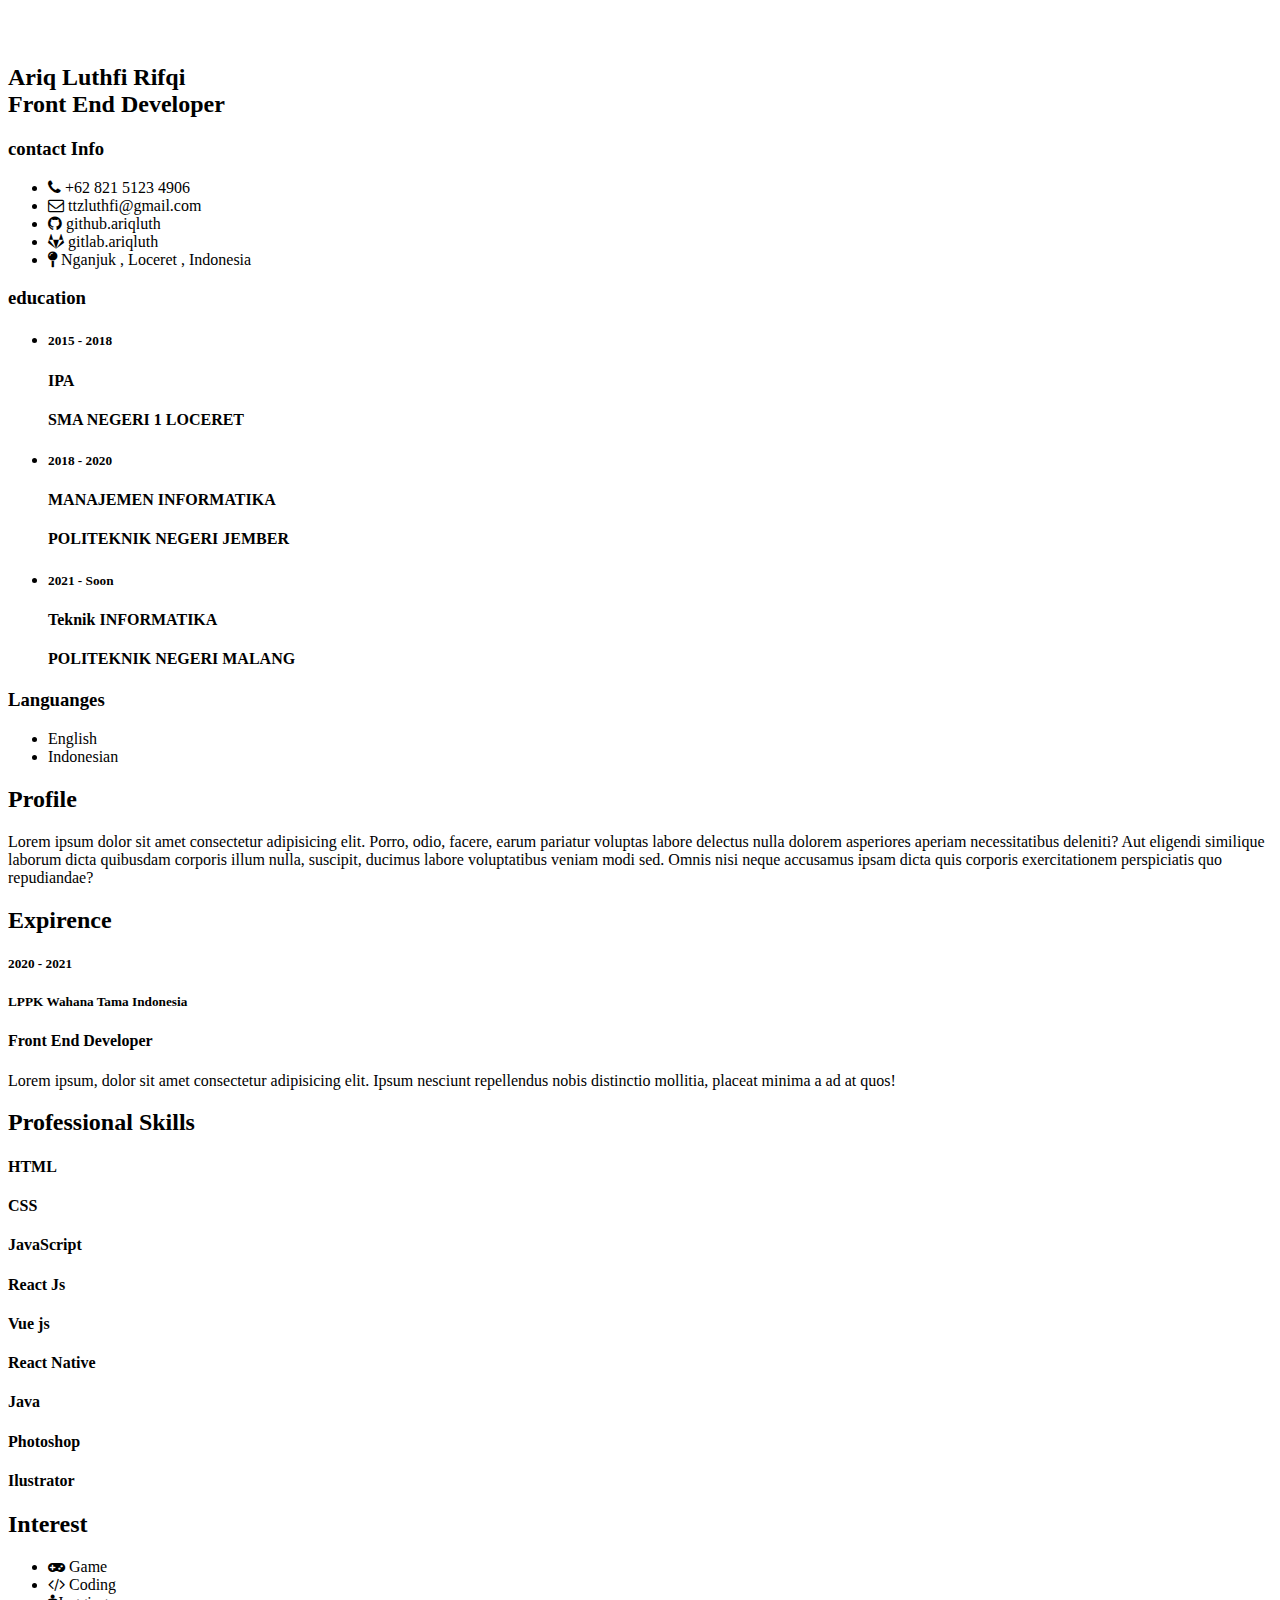
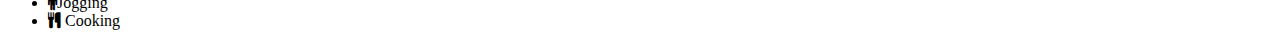
==== index.html @ e9d050d0 "menambahkan belajar" ====
<!DOCTYPE html>
<html lang="en">
<head>
    <meta charset="UTF-8">
    <meta http-equiv="X-UA-Compatible" content="IE=edge">
    <meta name="viewport" content="width=device-width, initial-scale=1.0">
    <title>Document</title>
    <link rel="stylesheet" href="https://cdnjs.cloudflare.com/ajax/libs/font-awesome/4.7.0/css/font-awesome.css" integrity="sha512-5A8nwdMOWrSz20fDsjczgUidUBR8liPYU+WymTZP1lmY9G6Oc7HlZv156XqnsgNUzTyMefFTcsFH/tnJE/+xBg==" crossorigin="anonymous" referrerpolicy="no-referrer" />
    <link rel="stylesheet"  type="text/css" href="style.css">
</head>
<body>
    <div class="container">
        <div class="left_Side">
            <div class="profileText">
                <div class="imgBx">
                    <div class="circle">
                    <img src="img/removebg.png" alt="">
                </div>
                <div class="circle2"></div>
                <img src="img/removebg.png" alt="">
               
            </div>
            
                <h2>Ariq Luthfi Rifqi<br><span>Front End Developer</span></h2>
            </div>

            <div class="contactInfo">
                <h3 class="title">contact Info</h3>
                <ul>
                    <li>
                        <span class="icon"><i class="fa fa-phone" aria-hidden="true"></i></span>
                        <span class="text">+62 821 5123 4906</span>

                    </li>
                    <li>
                        <span class="icon"><i class="fa fa-envelope-o" aria-hidden="true"></i></span>
                        <span class="text">ttzluthfi@gmail.com</span>
                        
                    </li>
                    <li>
                        <span class="icon"><i class="fa fa-github" aria-hidden="true"></i></span>
                        <span class="text">github.ariqluth</span>
                        
                    </li>
                    <li>
                        <span class="icon"><i class="fa fa-gitlab" aria-hidden="true"></i></span>
                        <span class="text">gitlab.ariqluth</span>
                        
                    </li>
                    <li>
                        <span class="icon"><i class="fa fa-map-pin" aria-hidden="true"></i></span>
                        <span class="text">Nganjuk , Loceret , Indonesia</span>
                        
                    </li>
                </ul>
            </div>
            <!-- 2 -->
            <div class="contactInfo education">
                <h3 class="title">education</h3>
                <ul>
                    <li>
                      <h5>2015 - 2018</h5>
                      <h4> IPA </h4>
                      <h4> SMA NEGERI 1 LOCERET</h4>
                    </li>

                    <li>
                        <h5>2018 - 2020</h5>
                        <h4> MANAJEMEN INFORMATIKA </h4>
                        <h4> POLITEKNIK NEGERI JEMBER</h4>
                      </li>
                        <li>
                        <h5>2021 - Soon</h5>
                        <h4> Teknik INFORMATIKA </h4>
                        <h4> POLITEKNIK NEGERI MALANG</h4>
                      </li>
                </ul>
            </div>

            <div class="contactInfo language">
                <h3 class="title">Languanges</h3>
                <ul>
                    <li>
                      <span class="text"> English</span>
                      <span class="percent">
                        <div style="width: 70%"></div>
                      </span>
                    </li>

                    <li>
                        <span class="text"> Indonesian</span>
                        <span class="percent">
                            <div style="width: 90%"></div>
                        </span>
                      </li>

                    
                </ul>
            </div>

        </div>
        <div class="right_Side">
            <div class="about">
                <h2 class="title2">Profile</h2>
                <p>Lorem ipsum dolor sit amet consectetur adipisicing elit. Porro, odio, facere, earum pariatur voluptas labore delectus nulla dolorem asperiores aperiam necessitatibus deleniti? Aut eligendi similique laborum dicta quibusdam corporis illum nulla, suscipit, ducimus labore voluptatibus veniam modi sed. Omnis nisi neque accusamus ipsam dicta quis corporis exercitationem perspiciatis quo repudiandae?</p>
            </div>
            <div class="about">
                <h2 class="title2">Expirence</h2>
                <div class="box">
                    <div class="year_company">
                        <h5>2020 - 2021</h5>
                        <h5> LPPK Wahana Tama Indonesia</h5>
                    </div>
                        <div class="text">
                            <h4>Front End Developer</h4>
                            <p> Lorem ipsum, dolor sit amet consectetur adipisicing elit. Ipsum nesciunt repellendus nobis distinctio mollitia, placeat minima a ad at quos!</p>
                        </div>
                </div>
                <!--  -->
               
                <!--  -->
            </div>
            <div class="about skills">
                <h2 class="title2">Professional Skills</h2>
                <div class="box">
                    <h4>HTML</h4>
                    <div class="percent">
                        <div style="width: 90%"></div>
                    </div>
                </div>
                    <!--  -->
                <div class="box">
                  <h4>CSS</h4>
                 <div class="percent">
                    <div style="width: 90%"></div>
                 </div>    
                </div>
                <!--  -->
                <div class="box">
                    <h4>JavaScript</h4>
                    <div class="percent">
                        <div style="width: 100%"></div>
                    </div>
                </div>
                <!--  -->
                <div class="box">
                    <h4>React Js</h4>
                    <div class="percent">
                        <div style="width: 80%"></div>
                    </div>
                </div>
                <!--  -->
                <div class="box">
                    <h4>Vue js</h4>
                    <div class="percent">
                        <div style="width: 70%"></div>
                    </div>
                </div>
                <!--  -->
                <div class="box">
                    <h4>React Native</h4>
                    <div class="percent">
                        <div style="width: 85%"></div>
                    </div>
                </div>
                <!--  -->
                <div class="box">
                    <h4>Java</h4>
                    <div class="percent">
                        <div style="width: 70%"></div>
                    </div>
                </div>
                <!--  -->
                <div class="box">
                    <h4>Photoshop</h4>
                    <div class="percent">
                        <div style="width: 90%"></div>
                    </div>
                </div>
                <!--  -->
                <div class="box">
                    <h4>Ilustrator</h4>
                    <div class="percent">
                        <div style="width: 90%"></div>
                    </div>
                </div>
            </div> 
            <!--  -->
            <div class="about interest">
                <h2 class="title2">Interest</h2>
                <ul>
                    <li> <i class="fa fa-gamepad" aria-hidden="true"></i> Game</li>
                    <li><i class="fa fa-code" aria-hidden="true"></i> Coding</li>
                    <li ><i class="fa fa-male" aria-hidden="true"></i>Jogging</li>
                    <li> <i class="fa fa-cutlery" aria-hidden="true"></i> Cooking</li>
                </ul>
                </div>
        </div>
    </div>
</body>
</html>
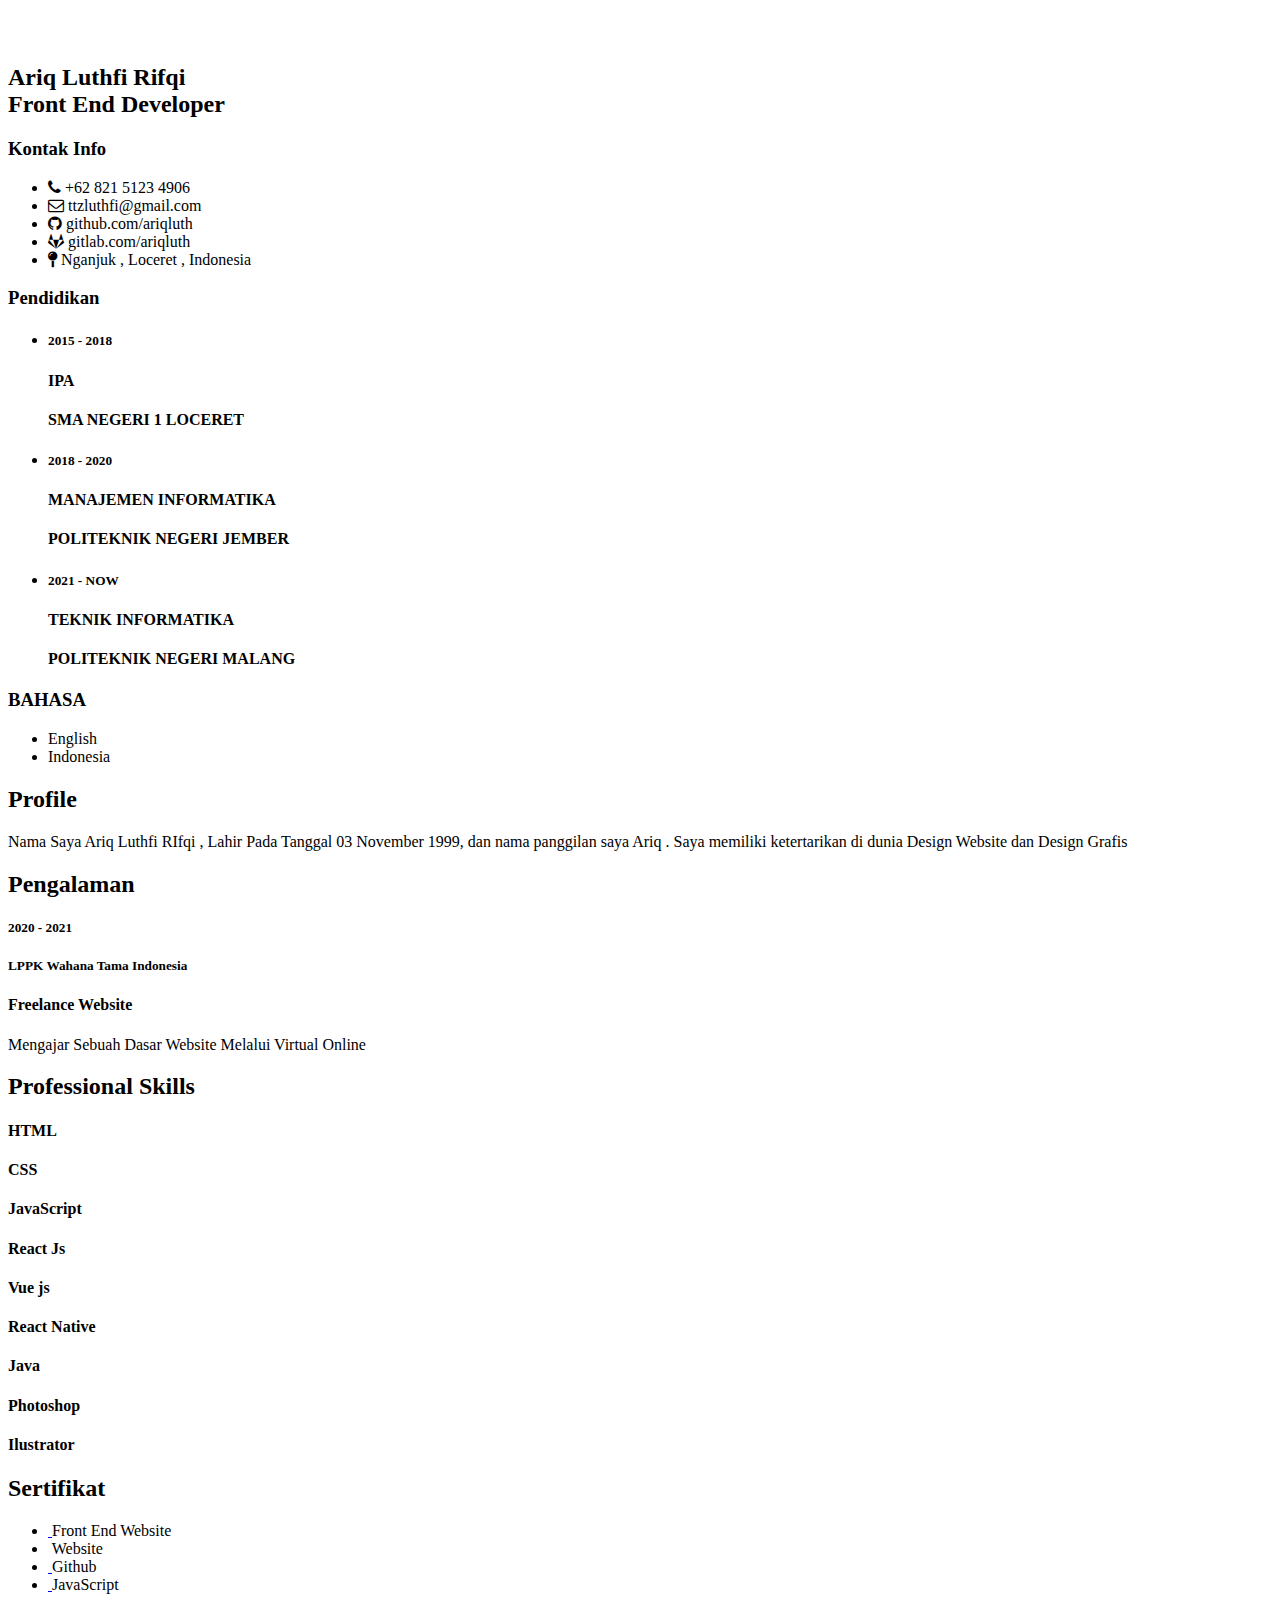
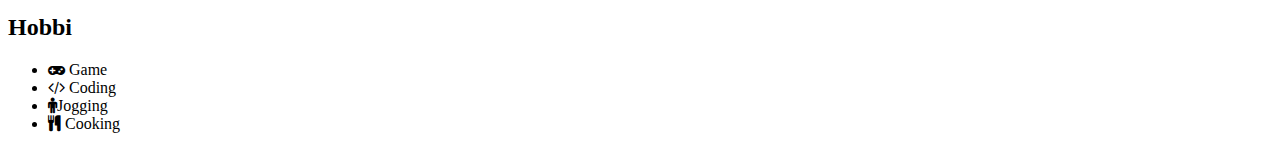
==== commit b6dea535: "update bahasa indonesia" ====
--- a/index.html
+++ b/index.html
@@ -25,7 +25,7 @@
             </div>
 
             <div class="contactInfo">
-                <h3 class="title">contact Info</h3>
+                <h3 class="title">Kontak Info</h3>
                 <ul>
                     <li>
                         <span class="icon"><i class="fa fa-phone" aria-hidden="true"></i></span>
@@ -39,12 +39,12 @@
                     </li>
                     <li>
                         <span class="icon"><i class="fa fa-github" aria-hidden="true"></i></span>
-                        <span class="text">github.ariqluth</span>
+                        <span class="text">github.com/ariqluth</span>
                         
                     </li>
                     <li>
                         <span class="icon"><i class="fa fa-gitlab" aria-hidden="true"></i></span>
-                        <span class="text">gitlab.ariqluth</span>
+                        <span class="text">gitlab.com/ariqluth</span>
                         
                     </li>
                     <li>
@@ -56,7 +56,7 @@
             </div>
             <!-- 2 -->
             <div class="contactInfo education">
-                <h3 class="title">education</h3>
+                <h3 class="title">Pendidikan</h3>
                 <ul>
                     <li>
                       <h5>2015 - 2018</h5>
@@ -69,16 +69,17 @@
                         <h4> MANAJEMEN INFORMATIKA </h4>
                         <h4> POLITEKNIK NEGERI JEMBER</h4>
                       </li>
-                        <li>
-                        <h5>2021 - Soon</h5>
-                        <h4> Teknik INFORMATIKA </h4>
+
+                      <li>
+                        <h5>2021 - NOW</h5>
+                        <h4> TEKNIK INFORMATIKA </h4>
                         <h4> POLITEKNIK NEGERI MALANG</h4>
                       </li>
                 </ul>
             </div>
 
             <div class="contactInfo language">
-                <h3 class="title">Languanges</h3>
+                <h3 class="title">BAHASA</h3>
                 <ul>
                     <li>
                       <span class="text"> English</span>
@@ -88,7 +89,7 @@
                     </li>
 
                     <li>
-                        <span class="text"> Indonesian</span>
+                        <span class="text"> Indonesia</span>
                         <span class="percent">
                             <div style="width: 90%"></div>
                         </span>
@@ -102,18 +103,18 @@
         <div class="right_Side">
             <div class="about">
                 <h2 class="title2">Profile</h2>
-                <p>Lorem ipsum dolor sit amet consectetur adipisicing elit. Porro, odio, facere, earum pariatur voluptas labore delectus nulla dolorem asperiores aperiam necessitatibus deleniti? Aut eligendi similique laborum dicta quibusdam corporis illum nulla, suscipit, ducimus labore voluptatibus veniam modi sed. Omnis nisi neque accusamus ipsam dicta quis corporis exercitationem perspiciatis quo repudiandae?</p>
+                <p>Nama Saya Ariq Luthfi RIfqi , Lahir Pada Tanggal 03 November 1999, dan nama panggilan saya Ariq . Saya memiliki ketertarikan di dunia Design Website dan Design Grafis </p>
             </div>
             <div class="about">
-                <h2 class="title2">Expirence</h2>
+                <h2 class="title2">Pengalaman</h2>
                 <div class="box">
                     <div class="year_company">
                         <h5>2020 - 2021</h5>
                         <h5> LPPK Wahana Tama Indonesia</h5>
                     </div>
                         <div class="text">
-                            <h4>Front End Developer</h4>
-                            <p> Lorem ipsum, dolor sit amet consectetur adipisicing elit. Ipsum nesciunt repellendus nobis distinctio mollitia, placeat minima a ad at quos!</p>
+                            <h4>Freelance Website</h4>
+                            <p> Mengajar Sebuah Dasar Website Melalui Virtual Online </p>
                         </div>
                 </div>
                 <!--  -->
@@ -186,8 +187,19 @@
                 </div>
             </div> 
             <!--  -->
+            <div class="about sertifikat">
+                <h2 class="title2">Sertifikat</h2>
+                <ul>
+                    <li> <a href="file:///C:/Users/luthfi%20rifqi/Downloads/sertifikat_course_315_524074_230721080840.pdf"><img src="img/frontend.png" alt=""> </a> Front End Website</li>
+                    <li>  <a href="file:///C:/Users/luthfi%20rifqi/Downloads/sertifikat_course_123_524074_270721222419.pdf"><img src="img/web.png" alt=""></a> Website</li>
+                    <li>  <a href="file:///C:/Users/luthfi%20rifqi/Documents/sertifikat_course_317_1678674_030821055521.pdf"><img src="img/github.png" alt=""> </a> Github</li>
+                    <li>  <a href="file:///C:/Users/luthfi%20rifqi/Documents/4bda31434d7a13046645730974347a73course_certificate_d0bf11b3qkgp3f.pdf"><img src="img/javascript.png" alt=""> </a> JavaScript</li>
+                
+                </ul>
+                </div>
+                <!--  -->
             <div class="about interest">
-                <h2 class="title2">Interest</h2>
+                <h2 class="title2">Hobbi</h2>
                 <ul>
                     <li> <i class="fa fa-gamepad" aria-hidden="true"></i> Game</li>
                     <li><i class="fa fa-code" aria-hidden="true"></i> Coding</li>
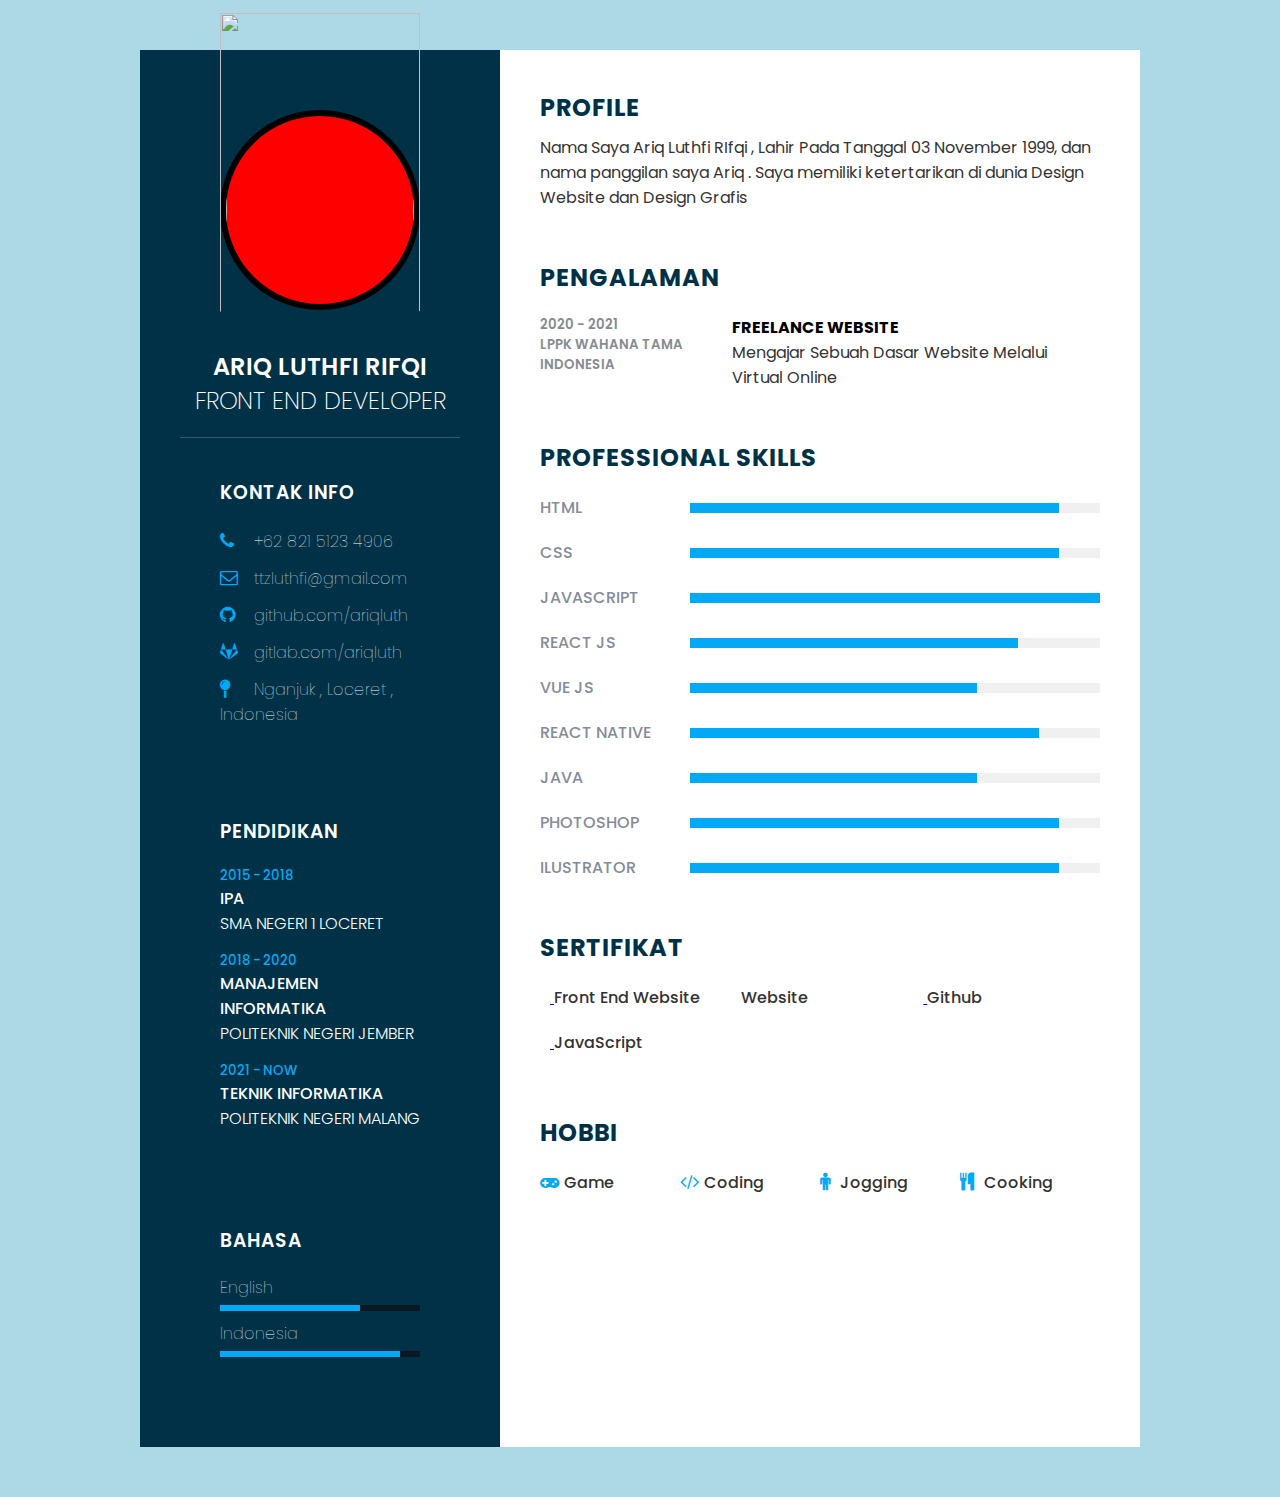
==== commit 3f4eecdb: "Update link gambar sertifikat" ====
--- a/index.html
+++ b/index.html
@@ -190,10 +190,10 @@
             <div class="about sertifikat">
                 <h2 class="title2">Sertifikat</h2>
                 <ul>
-                    <li> <a href="file:///C:/Users/luthfi%20rifqi/Downloads/sertifikat_course_315_524074_230721080840.pdf"><img src="img/frontend.png" alt=""> </a> Front End Website</li>
-                    <li>  <a href="file:///C:/Users/luthfi%20rifqi/Downloads/sertifikat_course_123_524074_270721222419.pdf"><img src="img/web.png" alt=""></a> Website</li>
-                    <li>  <a href="file:///C:/Users/luthfi%20rifqi/Documents/sertifikat_course_317_1678674_030821055521.pdf"><img src="img/github.png" alt=""> </a> Github</li>
-                    <li>  <a href="file:///C:/Users/luthfi%20rifqi/Documents/4bda31434d7a13046645730974347a73course_certificate_d0bf11b3qkgp3f.pdf"><img src="img/javascript.png" alt=""> </a> JavaScript</li>
+                    <li> <a href="https://drive.google.com/file/d/1ABIUrZT8Hvoo_s4Q5rOfCL1saiKVBf2D/view?usp=sharing"><img src="img/frontend.png" alt=""> </a> Front End Website</li>
+                    <li>  <a href="https://drive.google.com/file/d/1sfob--C_883do33u7cTQdShOScIWNTQr/view?usp=sharing"><img src="img/web.png" alt=""></a> Website</li>
+                    <li>  <a href="https://drive.google.com/file/d/1SlnWEKlg3rLCGkY1bJlwlHhrtwYHRkzo/view?usp=sharing"><img src="img/github.png" alt=""> </a> Github</li>
+                    <li>  <a href="https://drive.google.com/file/d/1nOh_TQ0AwtkDU0y8luK1sQEDHY0_1L_H/view?usp=sharing"><img src="img/javascript.png" alt=""> </a> JavaScript</li>
                 
                 </ul>
                 </div>
--- a/style.css
+++ b/style.css
@@ -0,0 +1,331 @@
+@import url("https://fonts.googleapis.com/css?family=Poppins:200,300,400,500,600,700,800,900&display=swap");
+
+*{
+    margin: 0;
+    padding: 0;
+    box-sizing: border-box;
+    font-family: 'Poppins', sans-serif  ;
+
+}
+body {
+    background: lightblue;
+    display: flex;
+    justify-content: center;
+    align-items: center;
+    min-height: 100vh;
+    
+}
+.container {
+    position: relative;
+    width: 100%;
+    max-width: 1000px;
+    min-height: 1000px;
+    background: #fff;
+    margin: 50px;
+    display: grid;
+    grid-template-columns: 1fr 2fr;
+    box-sizing: 0 35px 55px rgba(0,0,0,0.1);
+}
+.container .left_Side{
+    position: relative;
+    padding: 40px;
+    background: #003147;
+}
+
+.profileText{
+    position: relative;
+    display: flex;
+    flex-direction: column;
+    align-items: center;
+    padding-bottom: 20px;
+    border-bottom: 1px solid rgba(255,255,255,0.2);
+}
+
+.profileText .imgBx {
+    position: relative;
+    width: 200px;
+    height: 200px;
+    background:  #003147;
+    margin: 20px 40px;
+   
+}
+
+.profileText .imgBx ::before {
+    content: '';
+    position: absolute;
+    bottom: 45px;
+    left: -20px;
+    width: 245px;
+    height: 20px;
+    background: transparent;
+    border-radius: 20%;
+    z-index: 3;
+    box-shadow: 0 75px 0 10px #003147;
+}
+
+
+.profileText .imgBx .circle {
+    position: absolute;
+    bottom: 0;
+    left: 0;
+    width: 200px;
+    height: 200px;
+    background: red;
+    overflow: hidden;
+    border-radius: 50%;
+    border: 6px solid #000;
+}
+
+
+
+.profileText .imgBx .circle img ,
+.imgBx img
+{
+    position: absolute;
+    top: 0;
+    left: 0;
+    width: 100%;
+    transform: translateY(-39%);
+    height: 300px;;
+    margin-top: 20px;
+}
+
+.profileText h2 {
+    color: #fff;
+    font-size:  1.5em;
+    margin-top: 20px;
+    text-transform: uppercase;
+    text-align: center;
+    font-weight: 600;
+    line-height: 1.4em;
+}
+
+.profileText h2 span {
+
+    font-size: 1 em;
+    font-weight: 200;
+
+}
+
+.contactInfo {
+    padding: 40px;
+}
+
+.title {
+    color: #fff;
+    text-transform: uppercase ;
+    font-weight: 600;
+    letter-spacing: 1px;
+    margin-bottom: 20px ;
+}
+
+.contactInfo ul {
+    position: relative;
+
+}
+
+.contactInfo ul li {
+    position: relative;
+    list-style: none;
+    margin: 10px 0;
+    cursor: pointer;
+}
+
+.contactInfo ul li .icon {
+    display: inline-block;
+    width: 30px;
+    font-size: 18px;
+    color: #03a9f4;
+}
+
+.contactInfo ul li span {
+    color: #fff;
+    font-size: 1 em;
+    font-weight: 100;
+}
+
+
+.contactInfo.education li {
+    margin-bottom: 15px;
+}
+
+.contactInfo.education h5 {
+    color: #03a9f4;
+    font-weight: 500;
+}
+
+.contactInfo.education h4 {
+    color: #fff;
+    font-weight: 300;
+}
+
+.contactInfo.education h4:nth-child(2) {
+    color: #fff;
+    font-weight: 500;
+}
+
+
+.contactInfo.language .percent {
+    position: relative;
+    width: 100%;
+    height: 6px;
+    background: #081921;
+    display: block;
+    margin-top: 5px;
+}
+
+.contactInfo.language .percent div {
+    position: absolute;
+    top: 0;
+    left: 0;
+    height: 100%;
+    background: #03a9f4;
+}
+
+.container .right_Side{
+    position: relative;
+    padding: 40px;
+    background: #fff;
+}
+
+.about{
+    margin-bottom: 50px;
+}
+.about:last-child {
+    margin-bottom: 0;
+}
+.title2 {
+    color: #003147;
+    text-transform: uppercase;
+    letter-spacing: 1px;
+    margin-bottom: 10px;
+}
+ p {
+    color: #333;
+}
+
+.about .box {
+    display: flex;
+    flex-direction: row;
+    margin: 20px 0;
+}
+
+.about .box .year_company {
+    min-width: 150px;
+}
+.about .box .year_company h5 {
+    text-transform: uppercase;
+    color: #848c90;
+    font-weight: 600;
+}
+
+.about .box .text h4 {
+    text-transform: uppercase;
+    font-size: 16px;
+}
+.skills .box{
+    position: relative;
+    width:  100%;
+    display: grid;
+    grid-template-columns: 150px 1fr;
+    justify-content: center;
+    align-items: center;
+}
+.skills .box h4 {
+    text-transform: uppercase;
+    color: #848c99;
+    font-weight: 500;
+}
+.skills .box .percent {
+    position: relative;
+    width: 100%;
+    height: 10px;
+    background: #f0f0f0;
+} 
+.skills .box .percent div {
+    position: absolute;
+    top:  0;
+    left: 0;
+    height: 100% ;
+    background: #03a9f4;
+}
+
+.interest ul {
+    display: grid;
+    grid-template-columns: repeat(4,1fr);
+}
+
+.sertifikat ul {
+    display: grid;
+    grid-template-columns: repeat(3,1fr);
+}
+
+.interest ul li {
+    list-style: none;
+    color: #333;
+    font-weight: 500;
+    margin: 10px 0;
+
+}
+
+.sertifikat ul li {
+    list-style: none;
+    color: #333;
+    font-weight: 500;
+    margin: 10px 0;
+    
+}
+.interest ul li .fa {
+    color: #03a9f4;
+    font-size: 18px;
+    width: 20px;
+}
+
+
+.sertifikat ul li img {
+    width: 200px;
+    padding: 5px;
+    
+}
+
+@media (max-width : 1000px) 
+{
+    .container 
+    {
+        margin : 10px;
+        grid-template-columns: repeat(1,1fr);
+    }
+    .interest ul {
+        grid-template-columns: repeat(2,1fr);
+    }
+
+    .sertifikat ul {
+        grid-template-columns: repeat(2,1fr);
+    }
+
+    .sertifikat ul li img {
+        width: 150px;
+    }
+
+    
+}
+
+@media (max-width : 600px) {
+    .about .box {
+        flex-direction: column;
+    }
+    .about .box .year_company {
+        min-width: 150px;
+        margin-bottom: 5px;
+    }
+
+    .sertifikat ul {
+        grid-template-columns: repeat(1,1fr);
+    }
+    .interest ul {
+        grid-template-columns: repeat(1,1fr);
+    }
+    .skills .box{
+        grid-template-columns: repeat(1,1fr);
+    }
+}
